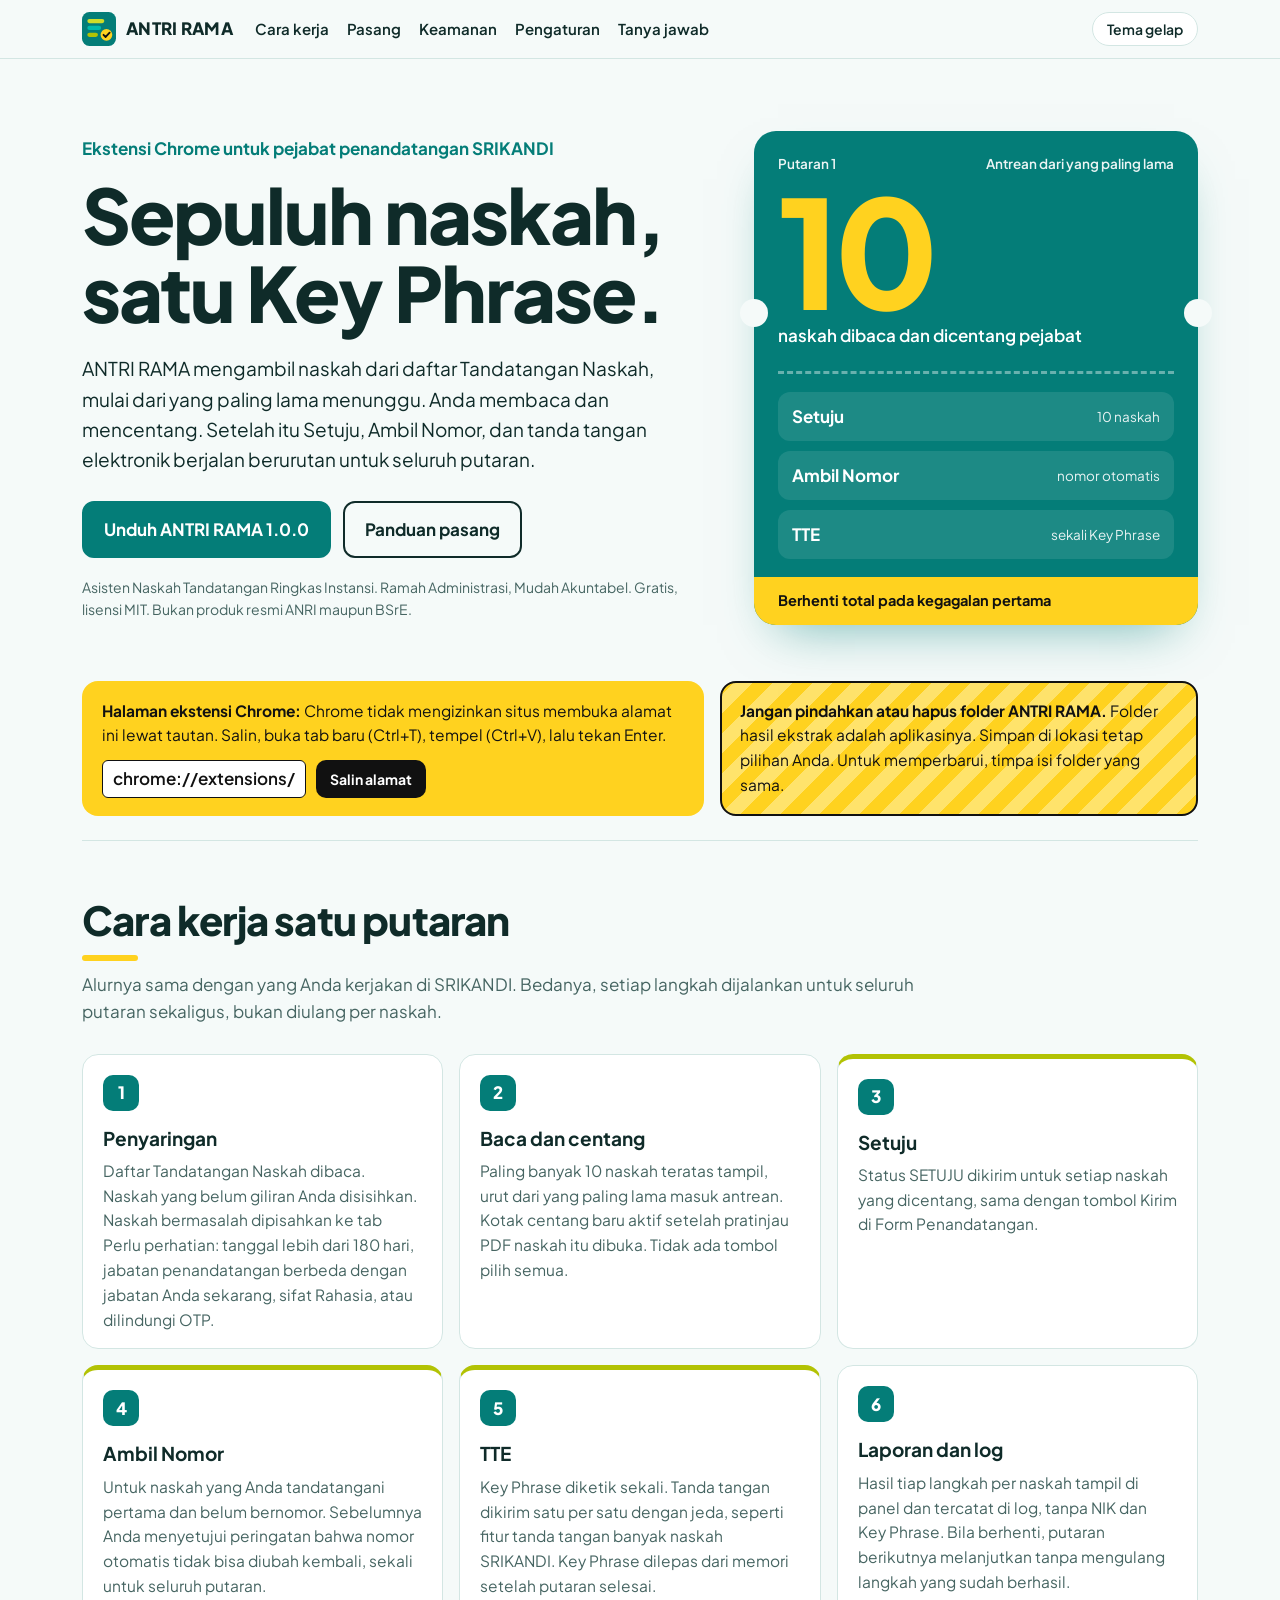
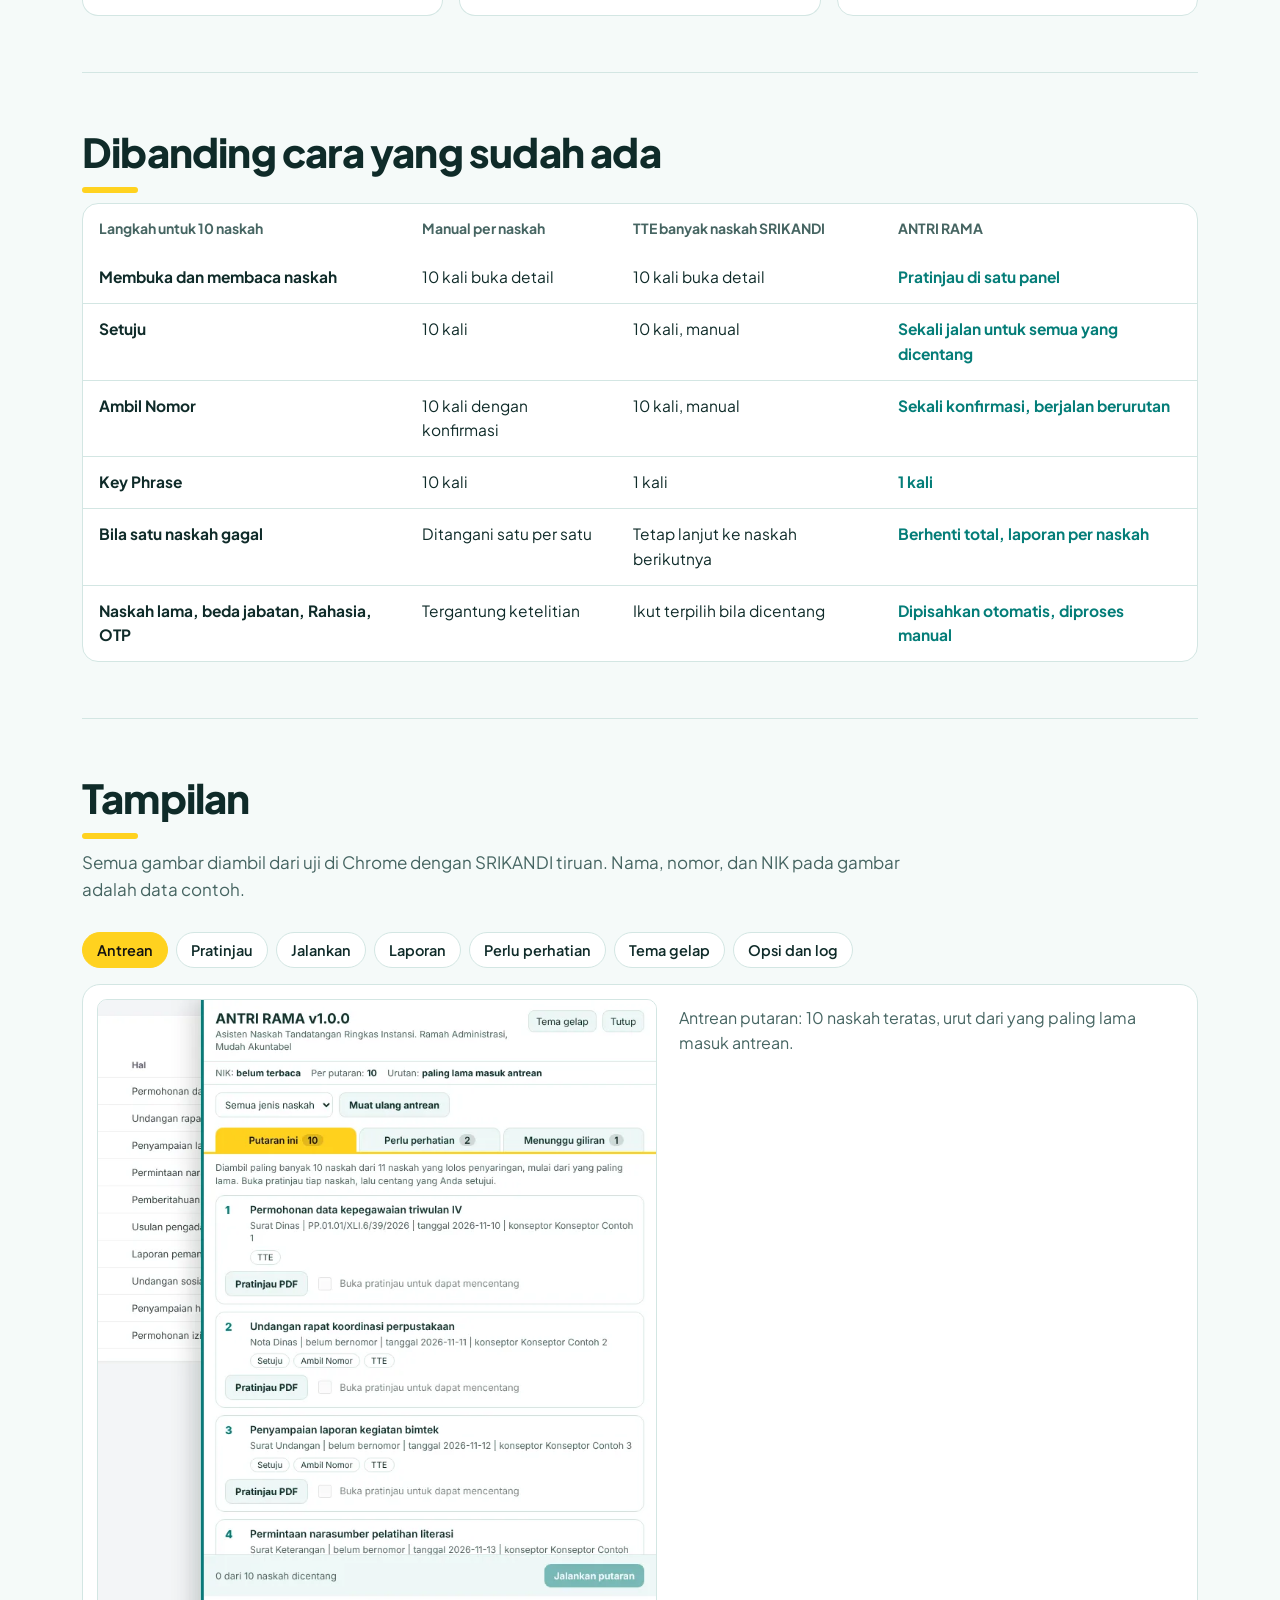
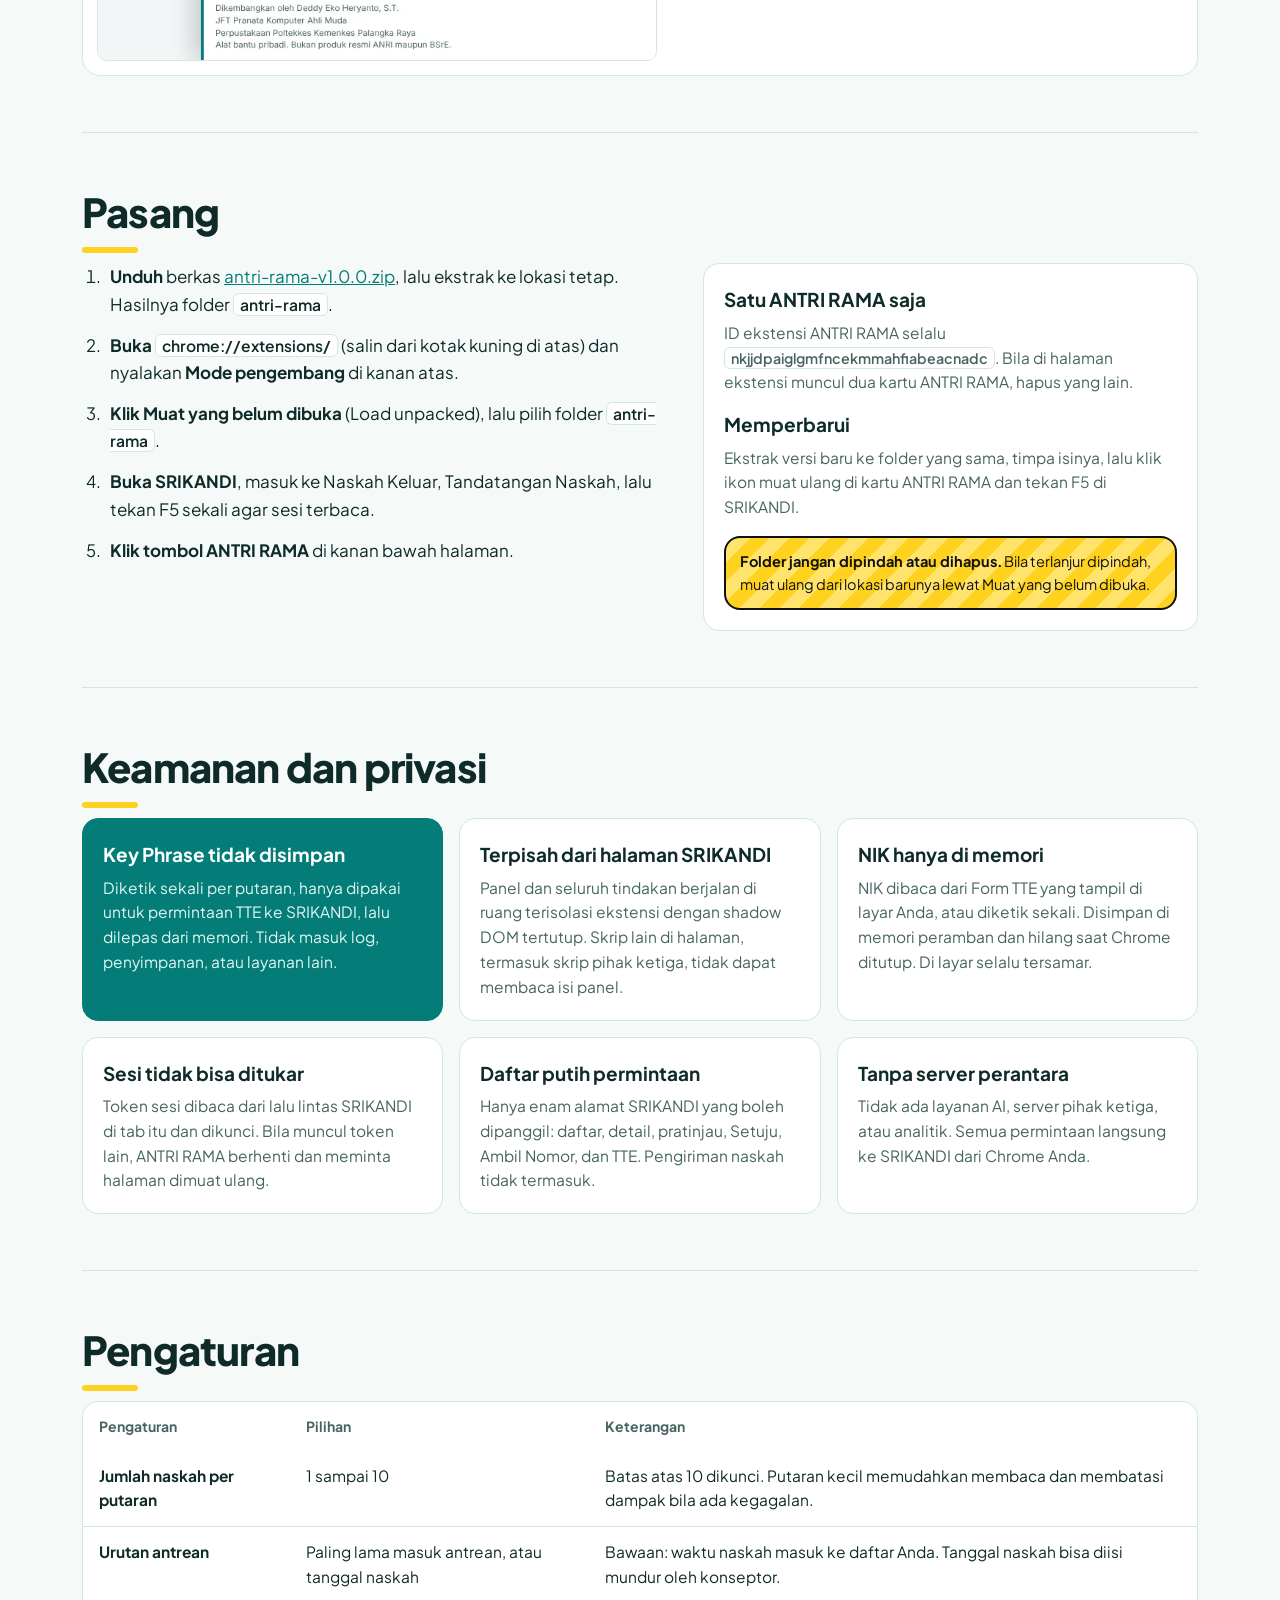
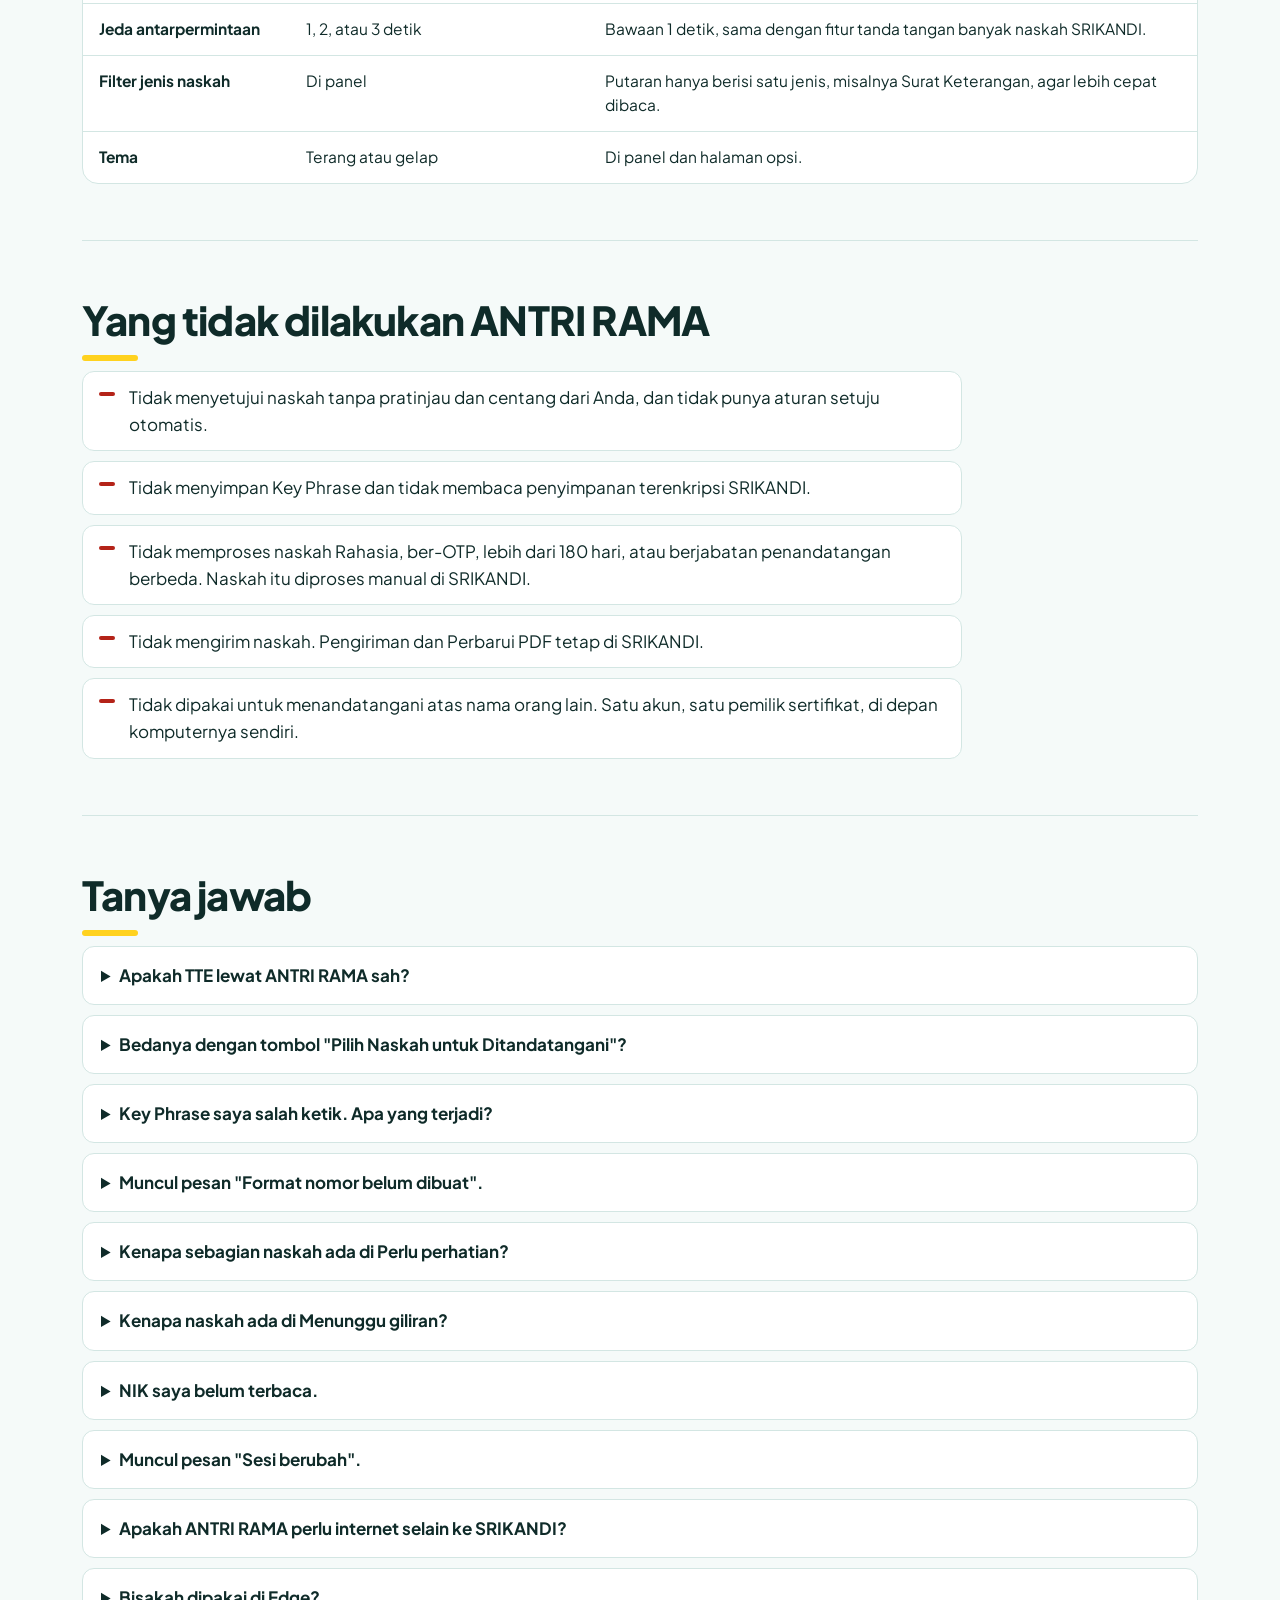
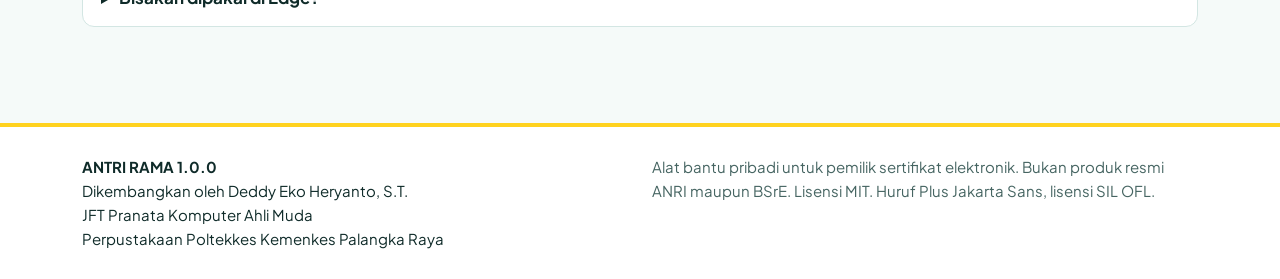
==== docs/index.html @ b9793a8d "Add files via upload" ====
<!DOCTYPE html>
<html lang="id" data-theme="light">
<head>
<meta charset="utf-8">
<meta name="viewport" content="width=device-width, initial-scale=1">
<title>ANTRI RAMA: Setuju, Ambil Nomor, dan TTE sepuluh naskah dengan sekali Key Phrase</title>
<meta name="description" content="Ekstensi Chrome untuk pejabat penandatangan SRIKANDI. Menjalankan Setuju, Ambil Nomor, dan tanda tangan elektronik hingga 10 naskah per putaran dengan sekali Key Phrase. Bukan produk ANRI maupun BSrE.">
<link rel="icon" href="assets/antri-icon.svg" type="image/svg+xml">
<link rel="stylesheet" href="assets/style.css">
<script>try{var t=localStorage.getItem('antri-tema');if(!t)t=matchMedia('(prefers-color-scheme: dark)').matches?'dark':'light';document.documentElement.dataset.theme=t}catch(e){}</script>
</head>
<body>
<a class="skip" href="#isi">Lewati ke isi</a>
<header class="nav">
  <div class="nav-in">
    <a class="brand" href="#"><img src="assets/antri-icon.svg" alt="" width="34" height="34"><span>ANTRI RAMA</span></a>
    <nav aria-label="Navigasi utama">
      <a href="#cara">Cara kerja</a><a href="#pasang">Pasang</a><a href="#keamanan">Keamanan</a><a href="#pengaturan">Pengaturan</a><a href="#tanya">Tanya jawab</a>
    </nav>
    <button class="theme" id="tema" type="button" aria-label="Ganti tema terang atau gelap">Tema gelap</button>
  </div>
</header>

<main id="isi">
  <section class="hero">
    <div class="hero-text">
      <p class="kicker">Ekstensi Chrome untuk pejabat penandatangan SRIKANDI</p>
      <h1>Sepuluh naskah,<br>satu Key Phrase.</h1>
      <p class="lead">ANTRI RAMA mengambil naskah dari daftar Tandatangan Naskah, mulai dari yang paling lama menunggu. Anda membaca dan mencentang. Setelah itu Setuju, Ambil Nomor, dan tanda tangan elektronik berjalan berurutan untuk seluruh putaran.</p>
      <div class="cta">
        <a class="btn primary" href="download/antri-rama-v1.0.0.zip" download>Unduh ANTRI RAMA 1.0.0</a>
        <a class="btn" href="#pasang">Panduan pasang</a>
      </div>
      <p class="fine">Asisten Naskah Tandatangan Ringkas Instansi. Ramah Administrasi, Mudah Akuntabel. Gratis, lisensi MIT. Bukan produk resmi ANRI maupun BSrE.</p>
    </div>
    <div class="ticket" aria-label="Contoh satu putaran ANTRI RAMA">
      <div class="ticket-head"><span>Putaran 1</span><span>Antrean dari yang paling lama</span></div>
      <div class="ticket-num" aria-hidden="true">10</div>
      <p class="ticket-sub">naskah dibaca dan dicentang pejabat</p>
      <ol class="phases">
        <li class="ph" style="--d:0"><b>Setuju</b><span>10 naskah</span></li>
        <li class="ph" style="--d:1"><b>Ambil Nomor</b><span>nomor otomatis</span></li>
        <li class="ph" style="--d:2"><b>TTE</b><span>sekali Key Phrase</span></li>
      </ol>
      <div class="ticket-foot">Berhenti total pada kegagalan pertama</div>
    </div>
  </section>

  <section class="install-strip" aria-labelledby="ext-judul">
    <div class="ext">
      <p id="ext-judul"><b>Halaman ekstensi Chrome:</b> Chrome tidak mengizinkan situs membuka alamat ini lewat tautan. Salin, buka tab baru (Ctrl+T), tempel (Ctrl+V), lalu tekan Enter.</p>
      <div class="ext-row"><code id="ext-url">chrome://extensions/</code><button class="copy" type="button" data-copy="chrome://extensions/">Salin alamat</button></div>
    </div>
    <div class="folder-warn" role="note"><b>Jangan pindahkan atau hapus folder ANTRI RAMA.</b> Folder hasil ekstrak adalah aplikasinya. Simpan di lokasi tetap pilihan Anda. Untuk memperbarui, timpa isi folder yang sama.</div>
  </section>

  <section id="cara" class="block">
    <h2>Cara kerja satu putaran</h2>
    <p class="intro">Alurnya sama dengan yang Anda kerjakan di SRIKANDI. Bedanya, setiap langkah dijalankan untuk seluruh putaran sekaligus, bukan diulang per naskah.</p>
    <ol class="track">
      <li><span class="n">1</span><h3>Penyaringan</h3><p>Daftar Tandatangan Naskah dibaca. Naskah yang belum giliran Anda disisihkan. Naskah bermasalah dipisahkan ke tab Perlu perhatian: tanggal lebih dari 180 hari, jabatan penandatangan berbeda dengan jabatan Anda sekarang, sifat Rahasia, atau dilindungi OTP.</p></li>
      <li><span class="n">2</span><h3>Baca dan centang</h3><p>Paling banyak 10 naskah teratas tampil, urut dari yang paling lama masuk antrean. Kotak centang baru aktif setelah pratinjau PDF naskah itu dibuka. Tidak ada tombol pilih semua.</p></li>
      <li><span class="n">3</span><h3>Setuju</h3><p>Status SETUJU dikirim untuk setiap naskah yang dicentang, sama dengan tombol Kirim di Form Penandatangan.</p></li>
      <li><span class="n">4</span><h3>Ambil Nomor</h3><p>Untuk naskah yang Anda tandatangani pertama dan belum bernomor. Sebelumnya Anda menyetujui peringatan bahwa nomor otomatis tidak bisa diubah kembali, sekali untuk seluruh putaran.</p></li>
      <li><span class="n">5</span><h3>TTE</h3><p>Key Phrase diketik sekali. Tanda tangan dikirim satu per satu dengan jeda, seperti fitur tanda tangan banyak naskah SRIKANDI. Key Phrase dilepas dari memori setelah putaran selesai.</p></li>
      <li><span class="n">6</span><h3>Laporan dan log</h3><p>Hasil tiap langkah per naskah tampil di panel dan tercatat di log, tanpa NIK dan Key Phrase. Bila berhenti, putaran berikutnya melanjutkan tanpa mengulang langkah yang sudah berhasil.</p></li>
    </ol>
  </section>

  <section class="block compare" aria-labelledby="banding">
    <h2 id="banding">Dibanding cara yang sudah ada</h2>
    <div class="table-wrap">
      <table>
        <thead><tr><th scope="col">Langkah untuk 10 naskah</th><th scope="col">Manual per naskah</th><th scope="col">TTE banyak naskah SRIKANDI</th><th scope="col">ANTRI RAMA</th></tr></thead>
        <tbody>
          <tr><th scope="row">Membuka dan membaca naskah</th><td>10 kali buka detail</td><td>10 kali buka detail</td><td>Pratinjau di satu panel</td></tr>
          <tr><th scope="row">Setuju</th><td>10 kali</td><td>10 kali, manual</td><td>Sekali jalan untuk semua yang dicentang</td></tr>
          <tr><th scope="row">Ambil Nomor</th><td>10 kali dengan konfirmasi</td><td>10 kali, manual</td><td>Sekali konfirmasi, berjalan berurutan</td></tr>
          <tr><th scope="row">Key Phrase</th><td>10 kali</td><td>1 kali</td><td>1 kali</td></tr>
          <tr><th scope="row">Bila satu naskah gagal</th><td>Ditangani satu per satu</td><td>Tetap lanjut ke naskah berikutnya</td><td>Berhenti total, laporan per naskah</td></tr>
          <tr><th scope="row">Naskah lama, beda jabatan, Rahasia, OTP</th><td>Tergantung ketelitian</td><td>Ikut terpilih bila dicentang</td><td>Dipisahkan otomatis, diproses manual</td></tr>
        </tbody>
      </table>
    </div>
  </section>

  <section class="block" aria-labelledby="layar">
    <h2 id="layar">Tampilan</h2>
    <p class="intro">Semua gambar diambil dari uji di Chrome dengan SRIKANDI tiruan. Nama, nomor, dan NIK pada gambar adalah data contoh.</p>
    <div class="gallery" role="tablist" aria-label="Pilih tampilan">
      <button role="tab" aria-selected="true" data-img="assets/img/01-antrean.webp" data-cap="Antrean putaran: 10 naskah teratas, urut dari yang paling lama masuk antrean.">Antrean</button>
      <button role="tab" aria-selected="false" data-img="assets/img/02-pratinjau.webp" data-cap="Pratinjau PDF di dalam panel. Kotak centang aktif setelah pratinjau dibuka.">Pratinjau</button>
      <button role="tab" aria-selected="false" data-img="assets/img/03-jalankan.webp" data-cap="Jendela putaran: daftar naskah, peringatan nomor, NIK, Key Phrase, dan pernyataan persetujuan.">Jalankan</button>
      <button role="tab" aria-selected="false" data-img="assets/img/05-selesai.webp" data-cap="Laporan putaran: hasil Setuju, Ambil Nomor, dan TTE per naskah.">Laporan</button>
      <button role="tab" aria-selected="false" data-img="assets/img/06-perlu-perhatian.webp" data-cap="Perlu perhatian: naskah lama berjabatan lain dan naskah ber-OTP tidak ikut putaran.">Perlu perhatian</button>
      <button role="tab" aria-selected="false" data-img="assets/img/09-panel-gelap.webp" data-cap="Tema gelap panel.">Tema gelap</button>
      <button role="tab" aria-selected="false" data-img="assets/img/07-opsi.webp" data-cap="Halaman opsi: pengaturan, NIK tersamar, dan log putaran yang bisa diunduh sebagai CSV.">Opsi dan log</button>
    </div>
    <figure class="shot"><img id="shot" src="assets/img/01-antrean.webp" alt="Antrean putaran ANTRI RAMA" width="760" height="900" loading="lazy"><figcaption id="cap">Antrean putaran: 10 naskah teratas, urut dari yang paling lama masuk antrean.</figcaption></figure>
  </section>

  <section id="pasang" class="block">
    <h2>Pasang</h2>
    <div class="two">
      <ol class="steps">
        <li><b>Unduh</b> berkas <a href="download/antri-rama-v1.0.0.zip" download>antri-rama-v1.0.0.zip</a>, lalu ekstrak ke lokasi tetap. Hasilnya folder <code>antri-rama</code>.</li>
        <li><b>Buka</b> <code>chrome://extensions/</code> (salin dari kotak kuning di atas) dan nyalakan <b>Mode pengembang</b> di kanan atas.</li>
        <li><b>Klik Muat yang belum dibuka</b> (Load unpacked), lalu pilih folder <code>antri-rama</code>.</li>
        <li><b>Buka SRIKANDI</b>, masuk ke Naskah Keluar, Tandatangan Naskah, lalu tekan F5 sekali agar sesi terbaca.</li>
        <li><b>Klik tombol ANTRI RAMA</b> di kanan bawah halaman.</li>
      </ol>
      <div class="box">
        <h3>Satu ANTRI RAMA saja</h3>
        <p>ID ekstensi ANTRI RAMA selalu <code>nkjjdpaiglgmfncekmmahfiabeacnadc</code>. Bila di halaman ekstensi muncul dua kartu ANTRI RAMA, hapus yang lain.</p>
        <h3>Memperbarui</h3>
        <p>Ekstrak versi baru ke folder yang sama, timpa isinya, lalu klik ikon muat ulang di kartu ANTRI RAMA dan tekan F5 di SRIKANDI.</p>
        <div class="folder-warn small"><b>Folder jangan dipindah atau dihapus.</b> Bila terlanjur dipindah, muat ulang dari lokasi barunya lewat Muat yang belum dibuka.</div>
      </div>
    </div>
  </section>

  <section id="keamanan" class="block">
    <h2>Keamanan dan privasi</h2>
    <div class="cards">
      <article><h3>Key Phrase tidak disimpan</h3><p>Diketik sekali per putaran, hanya dipakai untuk permintaan TTE ke SRIKANDI, lalu dilepas dari memori. Tidak masuk log, penyimpanan, atau layanan lain.</p></article>
      <article><h3>Terpisah dari halaman SRIKANDI</h3><p>Panel dan seluruh tindakan berjalan di ruang terisolasi ekstensi dengan shadow DOM tertutup. Skrip lain di halaman, termasuk skrip pihak ketiga, tidak dapat membaca isi panel.</p></article>
      <article><h3>NIK hanya di memori</h3><p>NIK dibaca dari Form TTE yang tampil di layar Anda, atau diketik sekali. Disimpan di memori peramban dan hilang saat Chrome ditutup. Di layar selalu tersamar.</p></article>
      <article><h3>Sesi tidak bisa ditukar</h3><p>Token sesi dibaca dari lalu lintas SRIKANDI di tab itu dan dikunci. Bila muncul token lain, ANTRI RAMA berhenti dan meminta halaman dimuat ulang.</p></article>
      <article><h3>Daftar putih permintaan</h3><p>Hanya enam alamat SRIKANDI yang boleh dipanggil: daftar, detail, pratinjau, Setuju, Ambil Nomor, dan TTE. Pengiriman naskah tidak termasuk.</p></article>
      <article><h3>Tanpa server perantara</h3><p>Tidak ada layanan AI, server pihak ketiga, atau analitik. Semua permintaan langsung ke SRIKANDI dari Chrome Anda.</p></article>
    </div>
  </section>

  <section id="pengaturan" class="block">
    <h2>Pengaturan</h2>
    <div class="table-wrap">
      <table>
        <thead><tr><th scope="col">Pengaturan</th><th scope="col">Pilihan</th><th scope="col">Keterangan</th></tr></thead>
        <tbody>
          <tr><th scope="row">Jumlah naskah per putaran</th><td>1 sampai 10</td><td>Batas atas 10 dikunci. Putaran kecil memudahkan membaca dan membatasi dampak bila ada kegagalan.</td></tr>
          <tr><th scope="row">Urutan antrean</th><td>Paling lama masuk antrean, atau tanggal naskah</td><td>Bawaan: waktu naskah masuk ke daftar Anda. Tanggal naskah bisa diisi mundur oleh konseptor.</td></tr>
          <tr><th scope="row">Jeda antarpermintaan</th><td>1, 2, atau 3 detik</td><td>Bawaan 1 detik, sama dengan fitur tanda tangan banyak naskah SRIKANDI.</td></tr>
          <tr><th scope="row">Filter jenis naskah</th><td>Di panel</td><td>Putaran hanya berisi satu jenis, misalnya Surat Keterangan, agar lebih cepat dibaca.</td></tr>
          <tr><th scope="row">Tema</th><td>Terang atau gelap</td><td>Di panel dan halaman opsi.</td></tr>
        </tbody>
      </table>
    </div>
  </section>

  <section class="block limits" aria-labelledby="batas">
    <h2 id="batas">Yang tidak dilakukan ANTRI RAMA</h2>
    <ul>
      <li>Tidak menyetujui naskah tanpa pratinjau dan centang dari Anda, dan tidak punya aturan setuju otomatis.</li>
      <li>Tidak menyimpan Key Phrase dan tidak membaca penyimpanan terenkripsi SRIKANDI.</li>
      <li>Tidak memproses naskah Rahasia, ber-OTP, lebih dari 180 hari, atau berjabatan penandatangan berbeda. Naskah itu diproses manual di SRIKANDI.</li>
      <li>Tidak mengirim naskah. Pengiriman dan Perbarui PDF tetap di SRIKANDI.</li>
      <li>Tidak dipakai untuk menandatangani atas nama orang lain. Satu akun, satu pemilik sertifikat, di depan komputernya sendiri.</li>
    </ul>
  </section>

  <section id="tanya" class="block">
    <h2>Tanya jawab</h2>
    <div class="faq">
      <details><summary>Apakah TTE lewat ANTRI RAMA sah?</summary><p>ANTRI RAMA mengirim permintaan yang sama dengan tombol di SRIKANDI, ke alamat yang sama, dengan NIK dan Key Phrase pemilik sertifikat. Tanda tangan tetap dibuat oleh sistem SRIKANDI dan BSrE. Pemakaian alat bantu ini sebaiknya mendapat persetujuan pimpinan dan unit kearsipan instansi Anda.</p></details>
      <details><summary>Bedanya dengan tombol "Pilih Naskah untuk Ditandatangani"?</summary><p>Tombol itu menandatangani banyak naskah yang sudah disetujui dan bernomor. ANTRI RAMA juga menjalankan Setuju dan Ambil Nomor, menyaring naskah bermasalah, dan berhenti total bila ada yang gagal.</p></details>
      <details><summary>Key Phrase saya salah ketik. Apa yang terjadi?</summary><p>Putaran berhenti di naskah pertama yang ditolak. Tidak ada percobaan ulang otomatis, sehingga sertifikat tidak terkunci karena percobaan berulang. Setuju dan nomor yang sudah berhasil tidak diulang di putaran berikutnya.</p></details>
      <details><summary>Muncul pesan "Format nomor belum dibuat".</summary><p>Tata Usaha atau Sekretaris belum membuat format penomoran otomatis untuk jenis naskah itu. Putaran berhenti sebelum TTE. Minta format dibuat, lalu jalankan lagi.</p></details>
      <details><summary>Kenapa sebagian naskah ada di Perlu perhatian?</summary><p>Karena tanggalnya lebih dari 180 hari, jabatan penandatangan di naskah berbeda dengan jabatan Anda pada naskah terbaru, sifatnya Rahasia, dilindungi OTP, atau datanya untuk Ambil Nomor tidak lengkap. Naskah ini perlu diputuskan langsung di SRIKANDI.</p></details>
      <details><summary>Kenapa naskah ada di Menunggu giliran?</summary><p>Penandatangan sebelum Anda di urutan naskah itu belum selesai. Panel menyebut nama penandatangan yang masih ditunggu.</p></details>
      <details><summary>NIK saya belum terbaca.</summary><p>Buka satu naskah di Tandatangan Naskah sampai Form TTE tampil, atau ketik NIK di jendela putaran. NIK hilang dari memori saat Chrome ditutup.</p></details>
      <details><summary>Muncul pesan "Sesi berubah".</summary><p>Ada token sesi lain di tab yang sama, misalnya setelah login ulang. Tekan F5 di SRIKANDI, lalu buka panel lagi.</p></details>
      <details><summary>Apakah ANTRI RAMA perlu internet selain ke SRIKANDI?</summary><p>Tidak. Ekstensi hanya berhubungan dengan srikandi.arsip.go.id, api.arsip.go.id, dan s3.arsip.go.id.</p></details>
      <details><summary>Bisakah dipakai di Edge?</summary><p>Edge memakai mesin yang sama dengan Chrome dan mendukung pemasangan lewat edge://extensions, tetapi ANTRI RAMA baru diuji di Chrome.</p></details>
    </div>
  </section>
</main>

<footer class="foot">
  <div class="foot-in">
    <div><b>ANTRI RAMA 1.0.0</b><br>Dikembangkan oleh Deddy Eko Heryanto, S.T.<br>JFT Pranata Komputer Ahli Muda<br>Perpustakaan Poltekkes Kemenkes Palangka Raya</div>
    <div class="muted">Alat bantu pribadi untuk pemilik sertifikat elektronik. Bukan produk resmi ANRI maupun BSrE. Lisensi MIT. Huruf Plus Jakarta Sans, lisensi SIL OFL.</div>
  </div>
</footer>
<script src="assets/app.js"></script>
</body>
</html>
---- docs/assets/style.css ----
@font-face{font-family:"Jakarta";src:url(fonts/plus-jakarta-sans-latin-400-normal.woff2) format("woff2");font-weight:400;font-display:swap}
@font-face{font-family:"Jakarta";src:url(fonts/plus-jakarta-sans-latin-600-normal.woff2) format("woff2");font-weight:600;font-display:swap}
@font-face{font-family:"Jakarta";src:url(fonts/plus-jakarta-sans-latin-700-normal.woff2) format("woff2");font-weight:700;font-display:swap}
@font-face{font-family:"Jakarta";src:url(fonts/plus-jakarta-sans-latin-800-normal.woff2) format("woff2");font-weight:800;font-display:swap}
:root{
  --teal:#047D78;--aqua:#00B9AD;--lime:#B2C204;--lime2:#CDDC29;--yel:#FFD21F;--black:#111111;
  --bg:#F5FAF9;--surface:#FFFFFF;--ink:#0F2B29;--muted:#466562;--line:#D3E6E3;--accent:var(--teal);
}
[data-theme=dark]{--bg:#081514;--surface:#0F2422;--ink:#E7F5F3;--muted:#9EC4BF;--line:#21423F;--accent:var(--aqua)}
*{box-sizing:border-box}
html{scroll-behavior:smooth}
body{margin:0;background:var(--bg);color:var(--ink);font:400 17px/1.6 "Jakarta",system-ui,sans-serif;-webkit-font-smoothing:antialiased}
a{color:var(--accent)}
code{font:600 .92em/1.4 "Jakarta",system-ui,sans-serif;background:var(--surface);border:1px solid var(--line);border-radius:6px;padding:1px 6px}
.skip{position:absolute;left:-999px}.skip:focus{left:12px;top:12px;z-index:9;background:var(--yel);color:var(--black);padding:8px 12px;border-radius:8px}
:focus-visible{outline:3px solid var(--yel);outline-offset:3px}

.nav{position:sticky;top:0;z-index:5;background:color-mix(in srgb,var(--bg) 88%,transparent);backdrop-filter:blur(8px);border-bottom:1px solid var(--line)}
.nav-in{max-width:1160px;margin:0 auto;padding:12px 22px;display:flex;align-items:center;gap:22px}
.brand{display:flex;align-items:center;gap:10px;text-decoration:none;color:var(--ink);font-weight:800;letter-spacing:.3px}
.nav nav{display:flex;gap:18px;flex:1;flex-wrap:wrap}
.nav nav a{color:var(--ink);text-decoration:none;font-weight:600;font-size:15px}
.nav nav a:hover{color:var(--accent)}
.theme{border:1px solid var(--line);background:var(--surface);color:var(--ink);border-radius:999px;padding:7px 14px;font:600 14px "Jakarta",sans-serif;cursor:pointer}

main{max-width:1160px;margin:0 auto;padding:0 22px}
.hero{display:grid;grid-template-columns:1.25fr .9fr;gap:56px;align-items:center;padding:72px 0 48px}
.kicker{margin:0 0 14px;font-weight:700;color:var(--accent)}
h1{font-size:clamp(42px,6.2vw,76px);line-height:1.02;letter-spacing:-2px;margin:0 0 22px;font-weight:800}
.lead{font-size:19px;max-width:60ch;margin:0 0 26px;color:var(--ink)}
.cta{display:flex;gap:12px;flex-wrap:wrap}
.btn{display:inline-block;padding:13px 20px;border-radius:12px;font-weight:700;text-decoration:none;border:2px solid var(--ink);color:var(--ink)}
.btn.primary{background:var(--teal);border-color:var(--teal);color:#fff}
.btn.primary:hover{background:#036A66}
.fine{font-size:14px;color:var(--muted);margin:18px 0 0;max-width:62ch}

/* Tiket antrean: satu-satunya elemen bergerak di halaman */
.ticket{position:relative;background:var(--teal);color:#fff;border-radius:22px;padding:22px 24px 0;box-shadow:0 24px 50px -24px rgba(4,125,120,.55)}
.ticket::before,.ticket::after{content:"";position:absolute;top:168px;width:28px;height:28px;border-radius:50%;background:var(--bg)}
.ticket::before{left:-14px}.ticket::after{right:-14px}
.ticket-head{display:flex;justify-content:space-between;gap:10px;font-size:13.5px;font-weight:600;opacity:.92}
.ticket-num{font-weight:800;font-size:150px;line-height:.9;letter-spacing:-6px;color:var(--yel);margin-top:6px}
.ticket-sub{margin:6px 0 0;font-weight:600;padding-bottom:22px;border-bottom:3px dashed rgba(255,255,255,.4)}
.phases{list-style:none;margin:0;padding:18px 0;display:grid;gap:10px}
.ph{display:flex;justify-content:space-between;align-items:center;background:rgba(255,255,255,.1);border-radius:12px;padding:11px 14px}
.ph b{font-size:17px}.ph span{font-size:13.5px;opacity:.9}
.ticket-foot{margin:0 -24px;padding:12px 24px;background:var(--yel);color:var(--black);border-radius:0 0 22px 22px;font-weight:700;font-size:14.5px}
@media (prefers-reduced-motion:no-preference){
  .ph{animation:nyala .5s ease-out both;animation-delay:calc(.35s + var(--d) * .45s)}
  @keyframes nyala{from{background:rgba(255,255,255,.02);transform:translateX(-10px);opacity:.3}to{background:rgba(255,255,255,.1)}}
}

.install-strip{display:grid;grid-template-columns:1.3fr 1fr;gap:16px;margin:8px 0 24px}
.ext{background:var(--yel);color:var(--black);border-radius:16px;padding:18px 20px}
.ext p{margin:0 0 12px;font-size:15.5px}
.ext-row{display:flex;gap:10px;align-items:center;flex-wrap:wrap}
.ext code{background:#fff;border-color:#111;color:#111;font-size:17px;padding:6px 10px}
.copy{background:var(--black);color:#fff;border:0;border-radius:10px;padding:10px 14px;font:700 14px "Jakarta",sans-serif;cursor:pointer}
.folder-warn{border:2px solid var(--black);background:repeating-linear-gradient(-45deg,var(--yel) 0 14px,#FFE36B 14px 28px);color:var(--black);border-radius:16px;padding:16px 18px;font-size:15.5px}
.folder-warn.small{font-size:14.5px;margin-top:16px;padding:12px 14px}

.block{padding:56px 0;border-top:1px solid var(--line)}
h2{font-size:clamp(28px,3.4vw,40px);letter-spacing:-.8px;line-height:1.15;margin:0 0 10px;font-weight:800}
h2::after{content:"";display:block;width:56px;height:6px;border-radius:3px;background:var(--yel);margin-top:12px}
.intro{color:var(--muted);max-width:70ch;margin:0 0 28px}
h3{margin:0 0 6px;font-size:19px}

.track{list-style:none;margin:0;padding:0;display:grid;grid-template-columns:repeat(3,1fr);gap:16px;counter-reset:x}
.track li{background:var(--surface);border:1px solid var(--line);border-radius:16px;padding:20px 20px 16px;position:relative}
.track li:nth-child(3),.track li:nth-child(4),.track li:nth-child(5){border-top:5px solid var(--lime)}
.track .n{display:inline-flex;align-items:center;justify-content:center;width:36px;height:36px;border-radius:10px;background:var(--teal);color:#fff;font-weight:800;margin-bottom:12px}
.track p{margin:0;color:var(--muted);font-size:15.5px}

.table-wrap{overflow-x:auto;border:1px solid var(--line);border-radius:16px;background:var(--surface)}
table{width:100%;border-collapse:collapse;font-size:15.5px;min-width:680px}
th,td{padding:13px 16px;text-align:left;vertical-align:top;border-bottom:1px solid var(--line)}
thead th{font-size:14px;color:var(--muted);font-weight:700}
tbody th{font-weight:700}
.compare td:last-child{font-weight:700;color:var(--accent)}
tr:last-child th,tr:last-child td{border-bottom:0}

.gallery{display:flex;flex-wrap:wrap;gap:8px;margin-bottom:16px}
.gallery button{border:1px solid var(--line);background:var(--surface);color:var(--ink);border-radius:999px;padding:8px 14px;font:600 14.5px "Jakarta",sans-serif;cursor:pointer}
.gallery button[aria-selected=true]{background:var(--yel);border-color:var(--yel);color:var(--black)}
.shot{margin:0;background:var(--surface);border:1px solid var(--line);border-radius:18px;padding:14px;display:grid;grid-template-columns:minmax(0,560px) 1fr;gap:22px;align-items:start}
.shot img{width:100%;height:auto;border-radius:10px;border:1px solid var(--line);display:block}
.shot figcaption{font-size:16px;color:var(--muted);padding-top:6px;max-width:40ch}

.two{display:grid;grid-template-columns:1.2fr 1fr;gap:28px;align-items:start}
.steps{margin:0;padding-left:22px}
.steps li{margin:0 0 14px;padding-left:6px}
.box{background:var(--surface);border:1px solid var(--line);border-radius:16px;padding:20px}
.box p{margin:0 0 14px;color:var(--muted);font-size:15.5px}

.cards{display:grid;grid-template-columns:repeat(3,1fr);gap:16px}
.cards article{background:var(--surface);border:1px solid var(--line);border-radius:16px;padding:20px}
.cards article:first-child{background:var(--teal);color:#fff;border-color:var(--teal)}
.cards article:first-child p{color:#E3F7F5}
.cards p{margin:0;color:var(--muted);font-size:15.5px}

.limits ul{margin:0;padding:0;list-style:none;display:grid;gap:10px;max-width:880px}
.limits li{padding:12px 16px 12px 46px;background:var(--surface);border:1px solid var(--line);border-radius:12px;position:relative}
.limits li::before{content:"";position:absolute;left:16px;top:20px;width:16px;height:4px;border-radius:2px;background:#B42318}

.faq details{background:var(--surface);border:1px solid var(--line);border-radius:12px;margin-bottom:10px;padding:0 18px}
.faq summary{cursor:pointer;font-weight:700;padding:15px 0}
.faq details p{margin:0 0 16px;color:var(--muted)}

.foot{border-top:4px solid var(--yel);background:var(--surface);margin-top:30px}
.foot-in{max-width:1160px;margin:0 auto;padding:28px 22px;display:grid;grid-template-columns:1fr 1fr;gap:24px;font-size:15px}
.muted{color:var(--muted)}

@media (max-width:900px){
  .hero,.install-strip,.two,.shot{grid-template-columns:1fr}
  .hero{padding-top:44px;gap:34px}
  .track,.cards{grid-template-columns:1fr 1fr}
  .nav nav{display:none}
  .foot-in{grid-template-columns:1fr}
}
@media (max-width:560px){
  .track,.cards{grid-template-columns:1fr}
  .ticket-num{font-size:120px}
  body{font-size:16px}
}
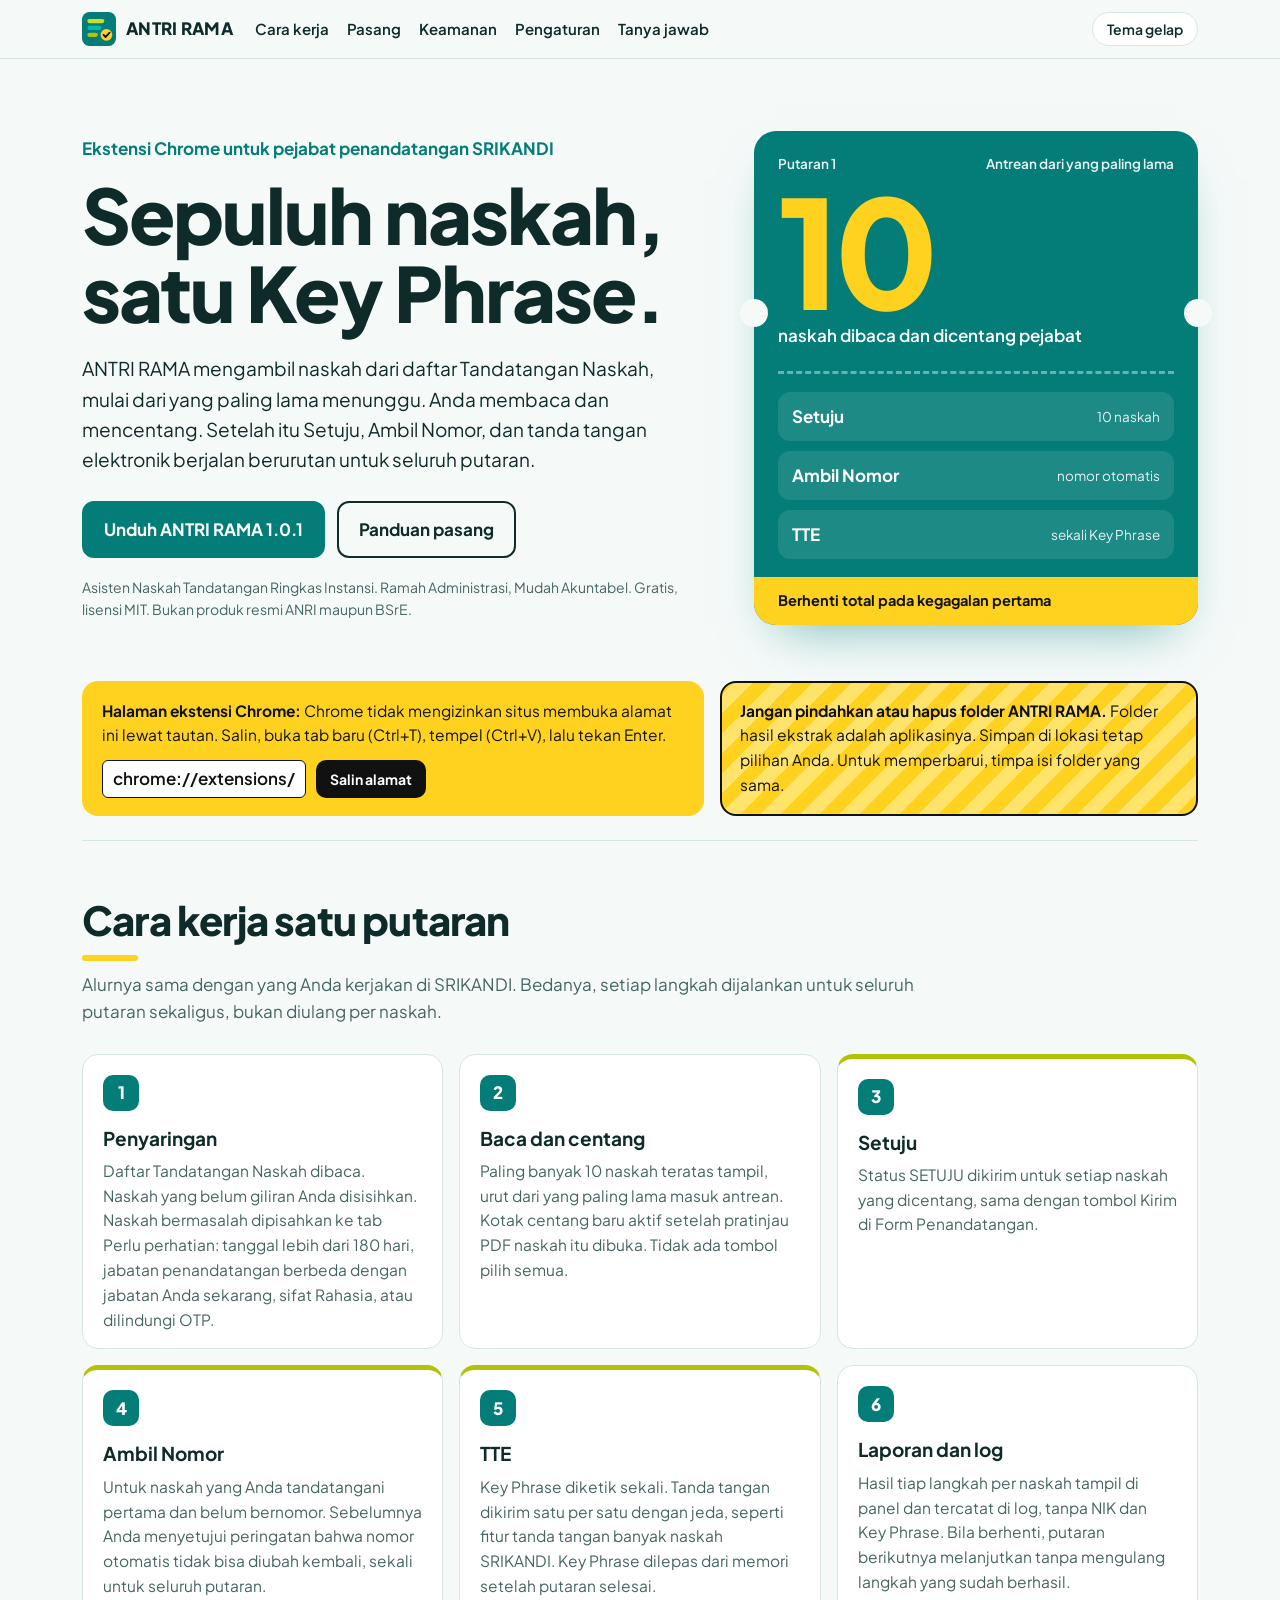
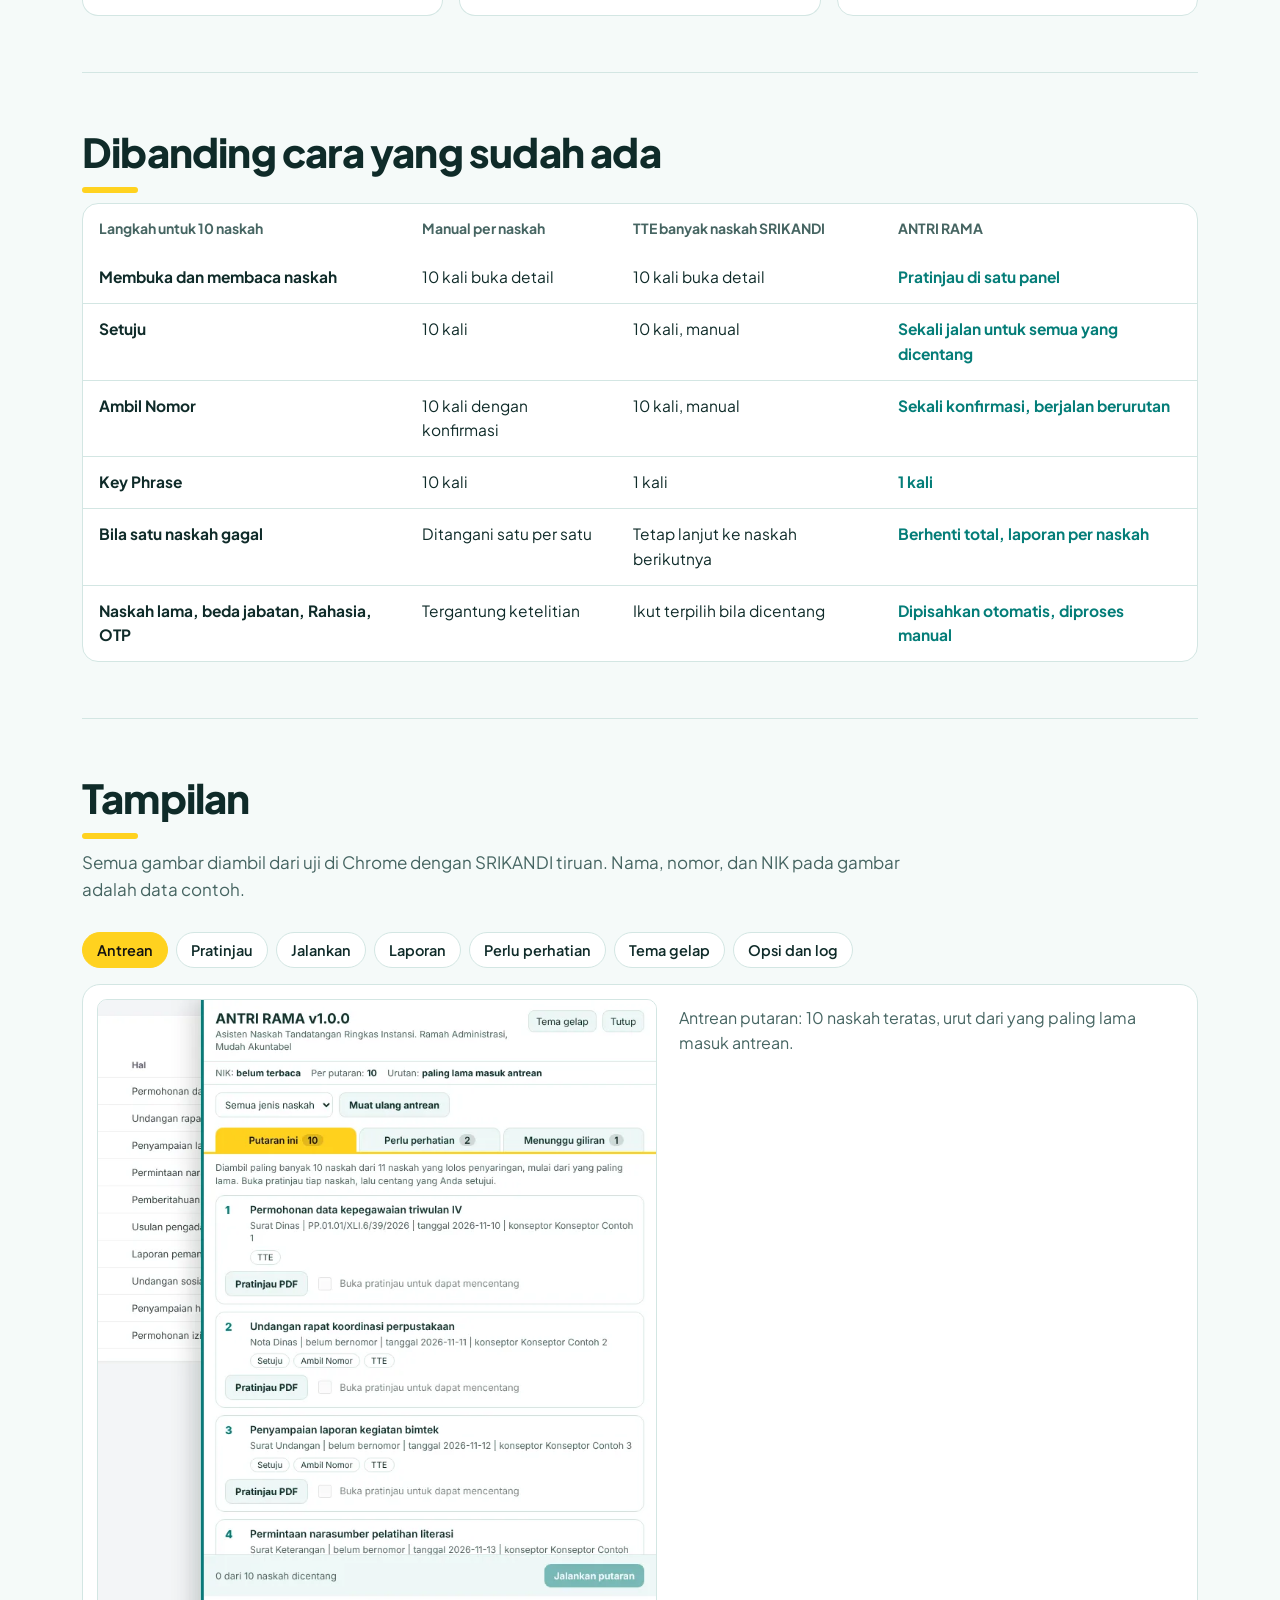
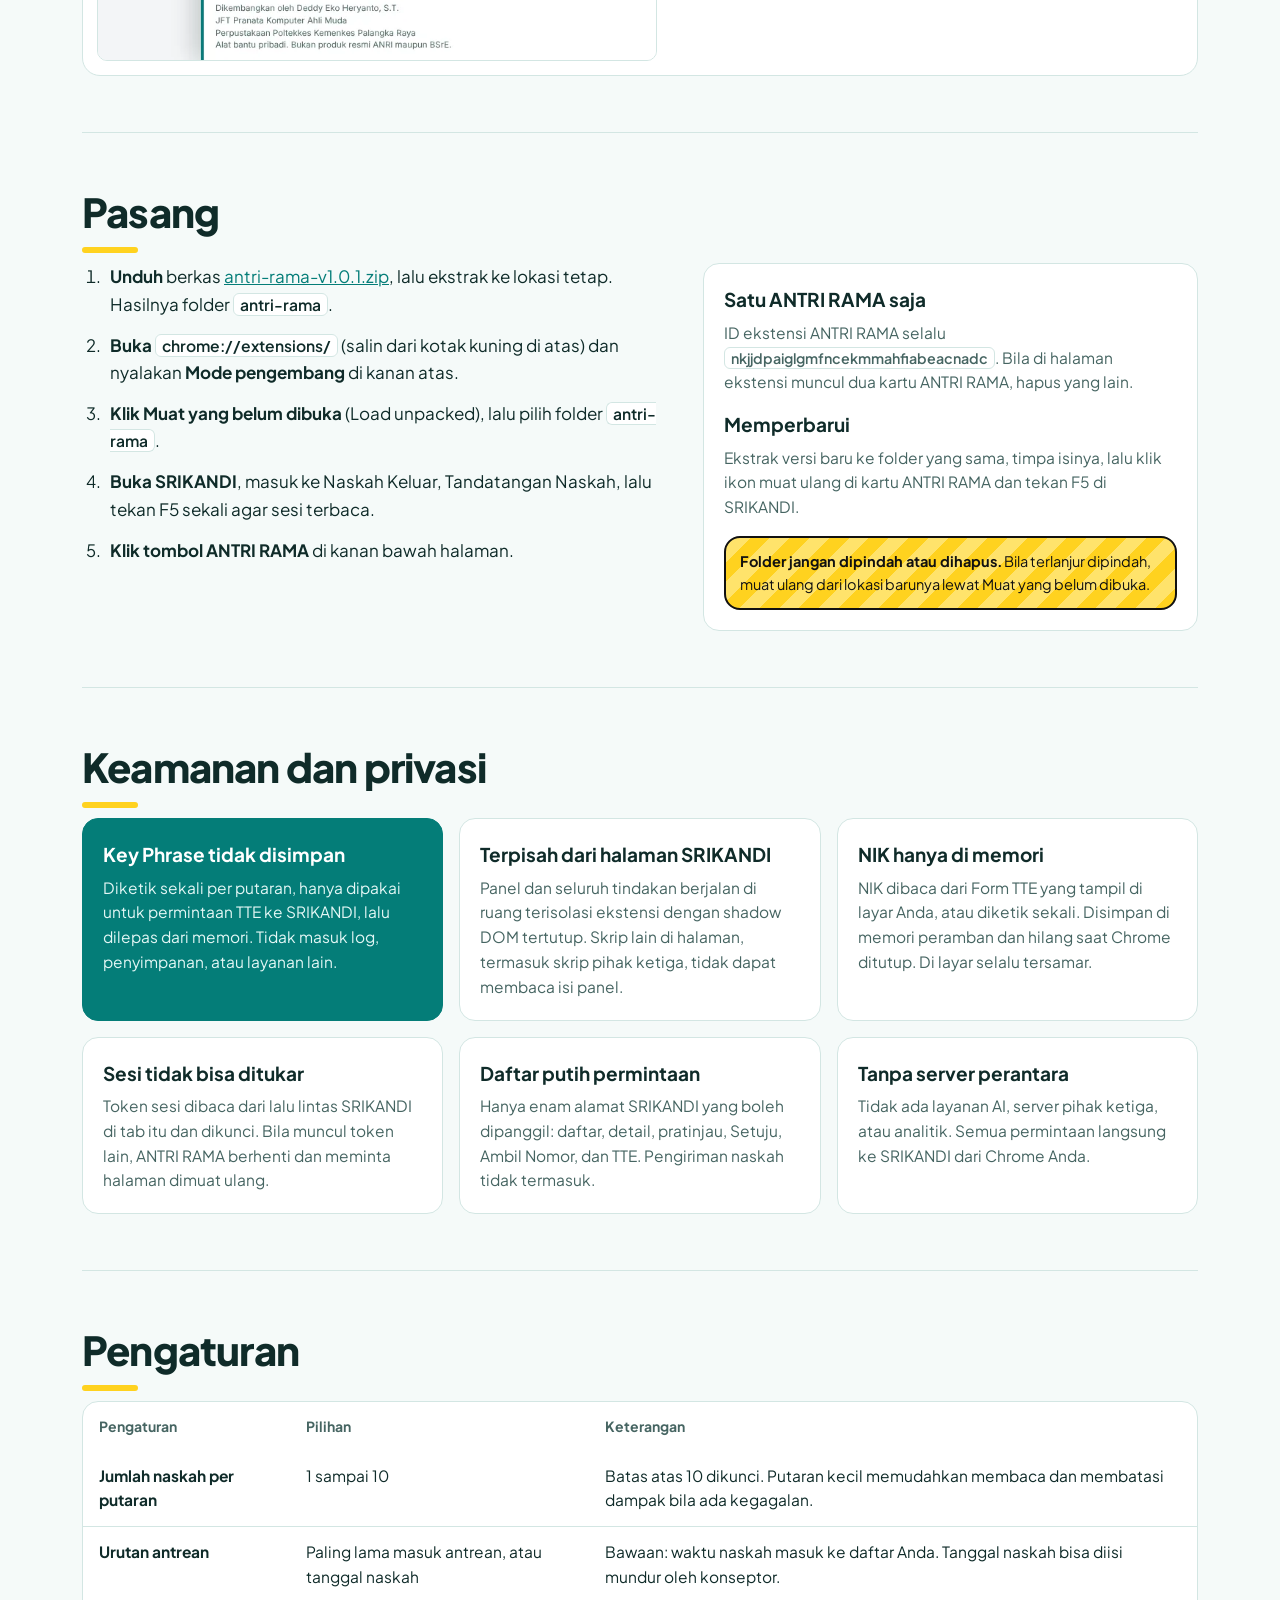
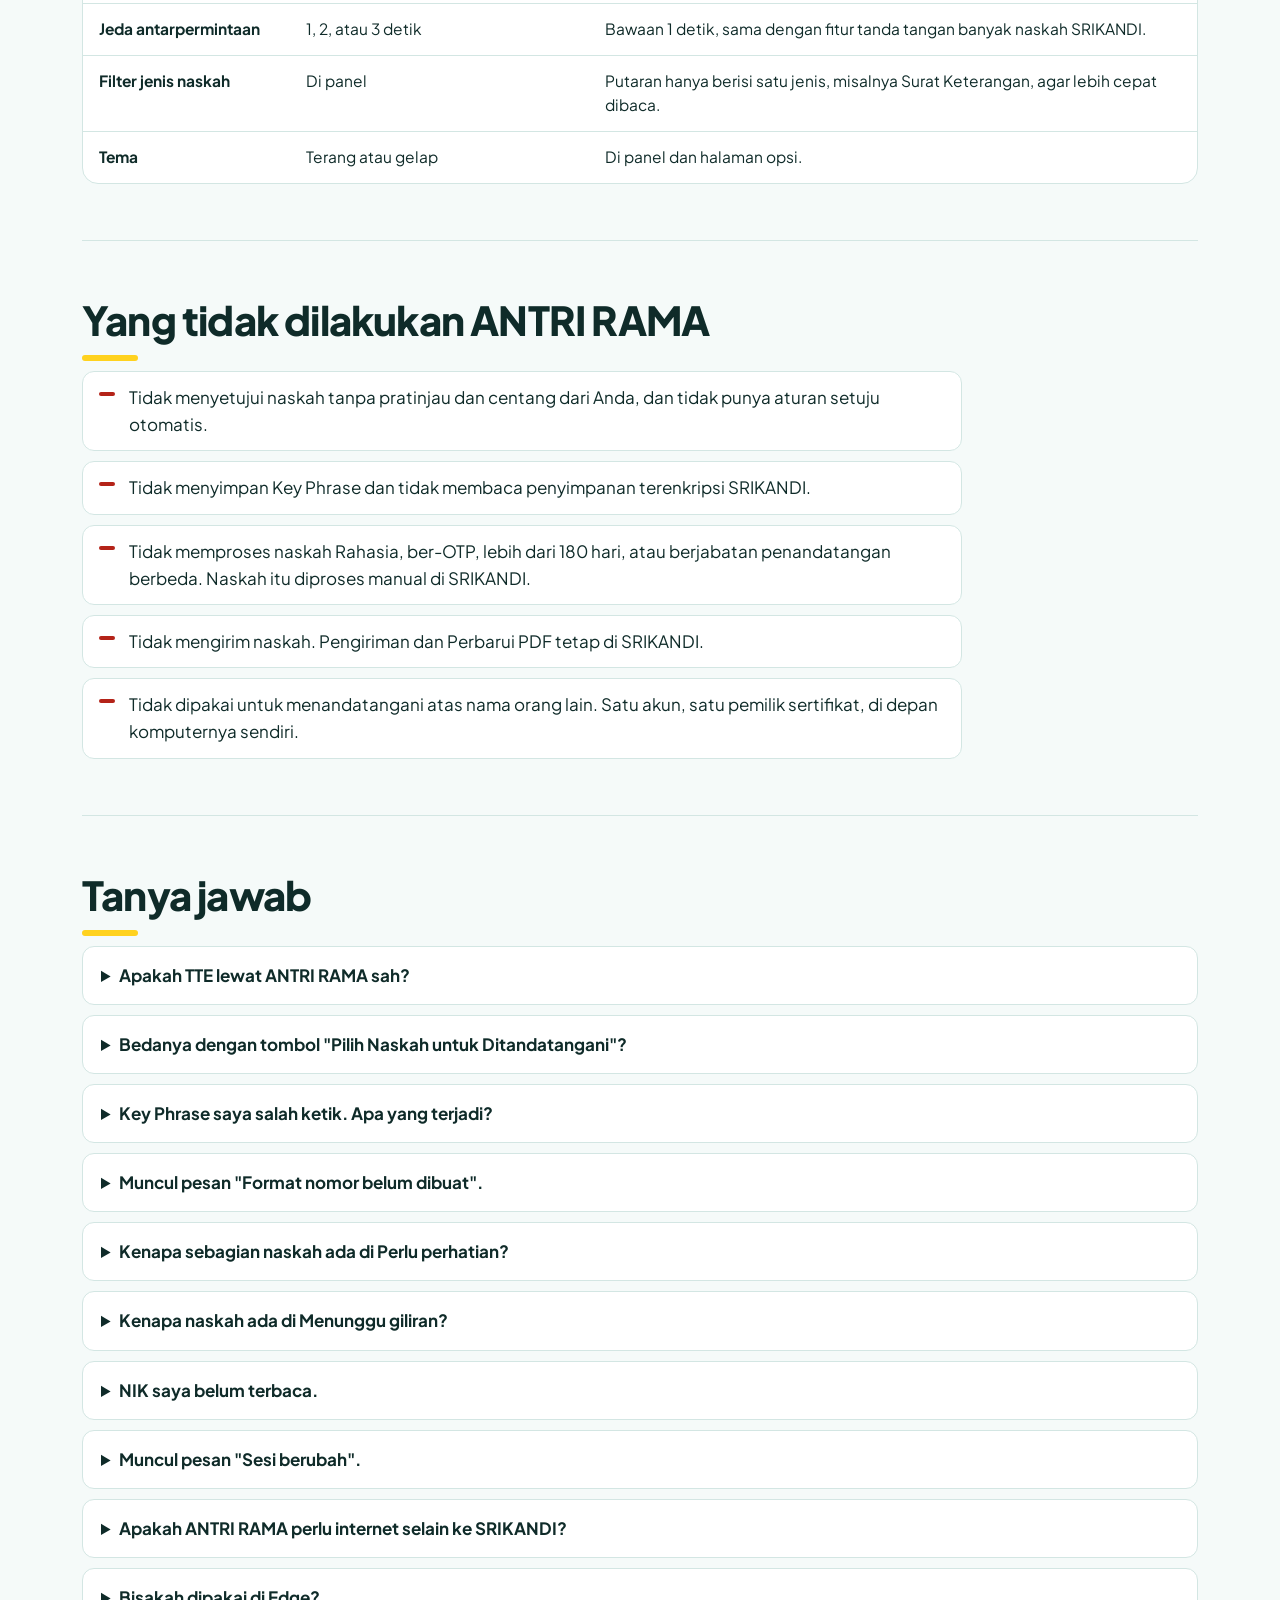
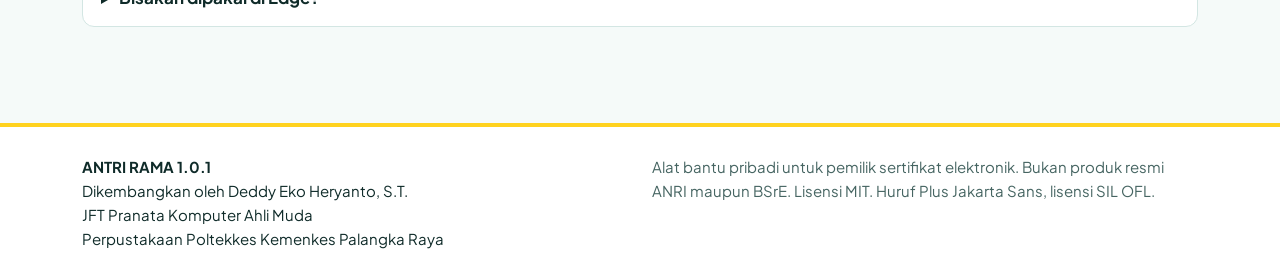
==== commit 2da1b8d4: "Add files via upload" ====
--- a/docs/index.html
+++ b/docs/index.html
@@ -28,7 +28,7 @@
       <h1>Sepuluh naskah,<br>satu Key Phrase.</h1>
       <p class="lead">ANTRI RAMA mengambil naskah dari daftar Tandatangan Naskah, mulai dari yang paling lama menunggu. Anda membaca dan mencentang. Setelah itu Setuju, Ambil Nomor, dan tanda tangan elektronik berjalan berurutan untuk seluruh putaran.</p>
       <div class="cta">
-        <a class="btn primary" href="download/antri-rama-v1.0.0.zip" download>Unduh ANTRI RAMA 1.0.0</a>
+        <a class="btn primary" href="download/antri-rama-v1.0.1.zip" download>Unduh ANTRI RAMA 1.0.1</a>
         <a class="btn" href="#pasang">Panduan pasang</a>
       </div>
       <p class="fine">Asisten Naskah Tandatangan Ringkas Instansi. Ramah Administrasi, Mudah Akuntabel. Gratis, lisensi MIT. Bukan produk resmi ANRI maupun BSrE.</p>
@@ -103,7 +103,7 @@
     <h2>Pasang</h2>
     <div class="two">
       <ol class="steps">
-        <li><b>Unduh</b> berkas <a href="download/antri-rama-v1.0.0.zip" download>antri-rama-v1.0.0.zip</a>, lalu ekstrak ke lokasi tetap. Hasilnya folder <code>antri-rama</code>.</li>
+        <li><b>Unduh</b> berkas <a href="download/antri-rama-v1.0.1.zip" download>antri-rama-v1.0.1.zip</a>, lalu ekstrak ke lokasi tetap. Hasilnya folder <code>antri-rama</code>.</li>
         <li><b>Buka</b> <code>chrome://extensions/</code> (salin dari kotak kuning di atas) dan nyalakan <b>Mode pengembang</b> di kanan atas.</li>
         <li><b>Klik Muat yang belum dibuka</b> (Load unpacked), lalu pilih folder <code>antri-rama</code>.</li>
         <li><b>Buka SRIKANDI</b>, masuk ke Naskah Keluar, Tandatangan Naskah, lalu tekan F5 sekali agar sesi terbaca.</li>
@@ -177,7 +177,7 @@
 
 <footer class="foot">
   <div class="foot-in">
-    <div><b>ANTRI RAMA 1.0.0</b><br>Dikembangkan oleh Deddy Eko Heryanto, S.T.<br>JFT Pranata Komputer Ahli Muda<br>Perpustakaan Poltekkes Kemenkes Palangka Raya</div>
+    <div><b>ANTRI RAMA 1.0.1</b><br>Dikembangkan oleh Deddy Eko Heryanto, S.T.<br>JFT Pranata Komputer Ahli Muda<br>Perpustakaan Poltekkes Kemenkes Palangka Raya</div>
     <div class="muted">Alat bantu pribadi untuk pemilik sertifikat elektronik. Bukan produk resmi ANRI maupun BSrE. Lisensi MIT. Huruf Plus Jakarta Sans, lisensi SIL OFL.</div>
   </div>
 </footer>
